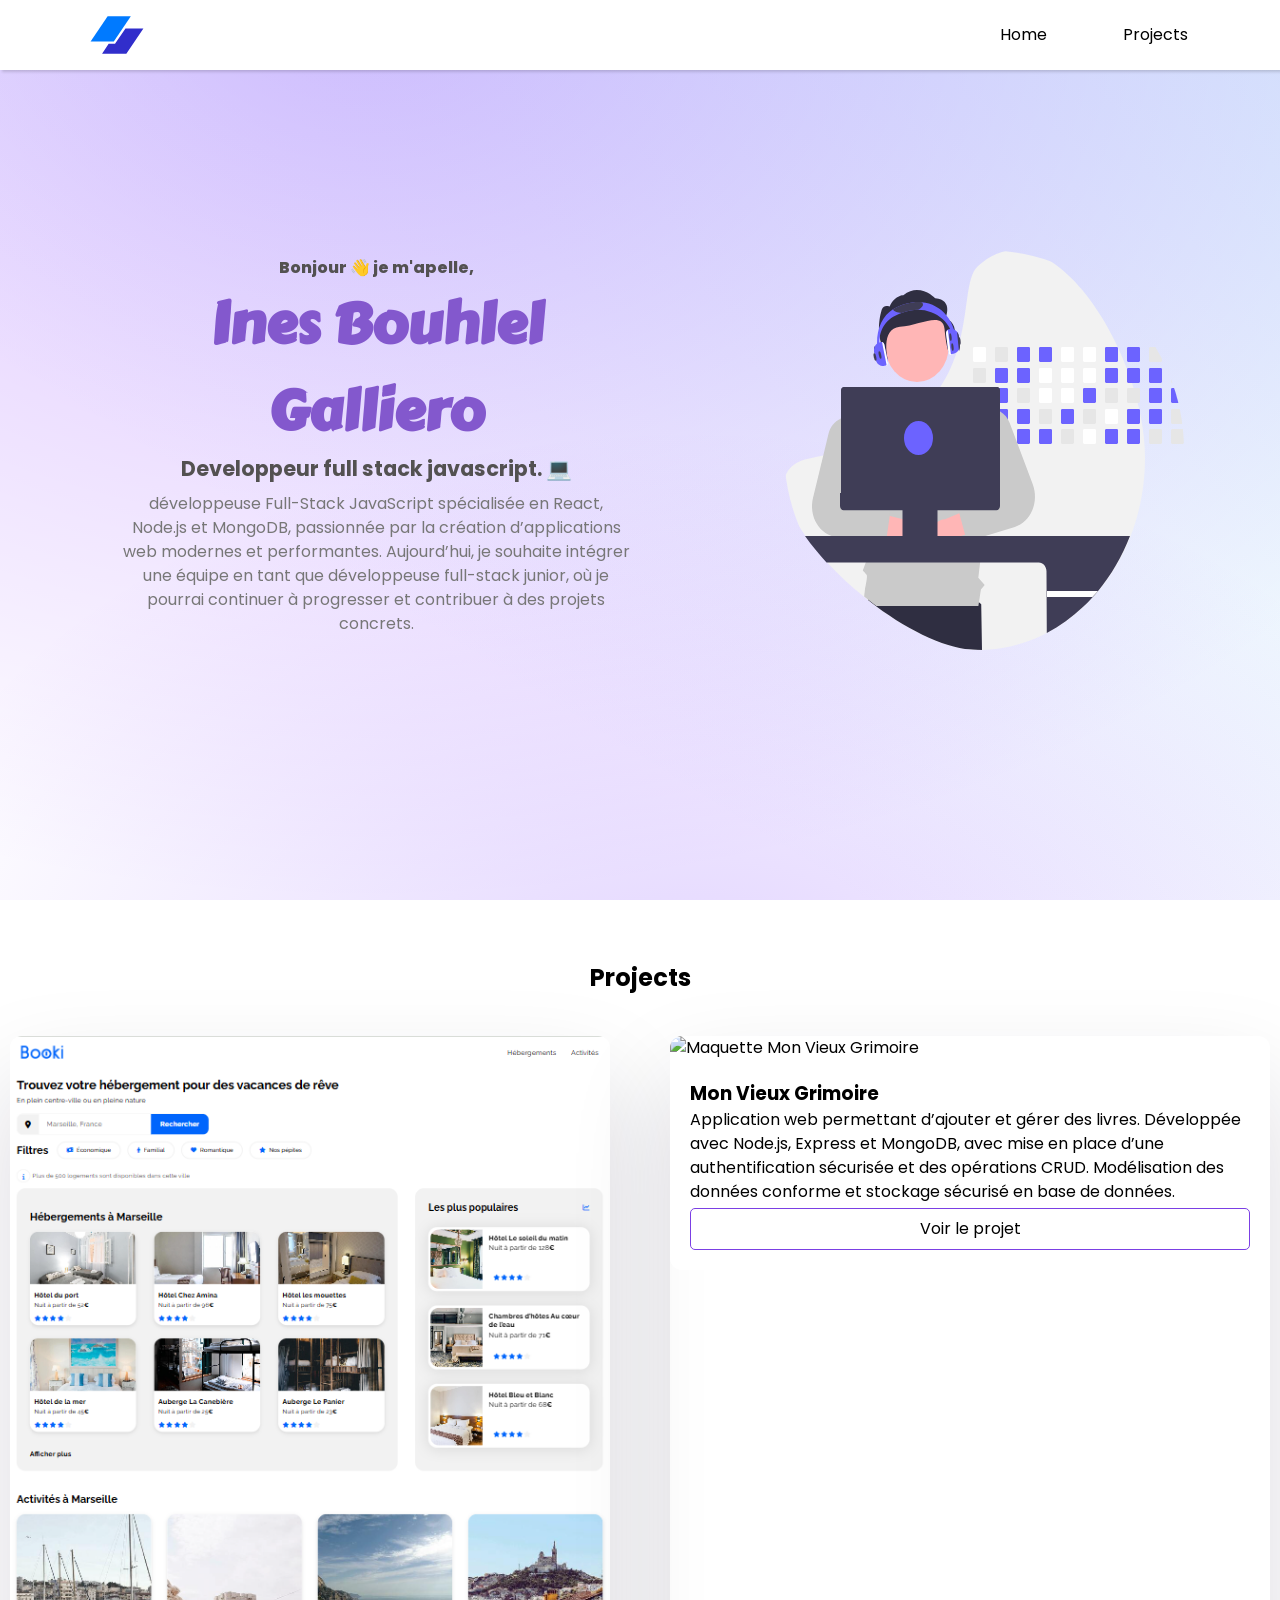
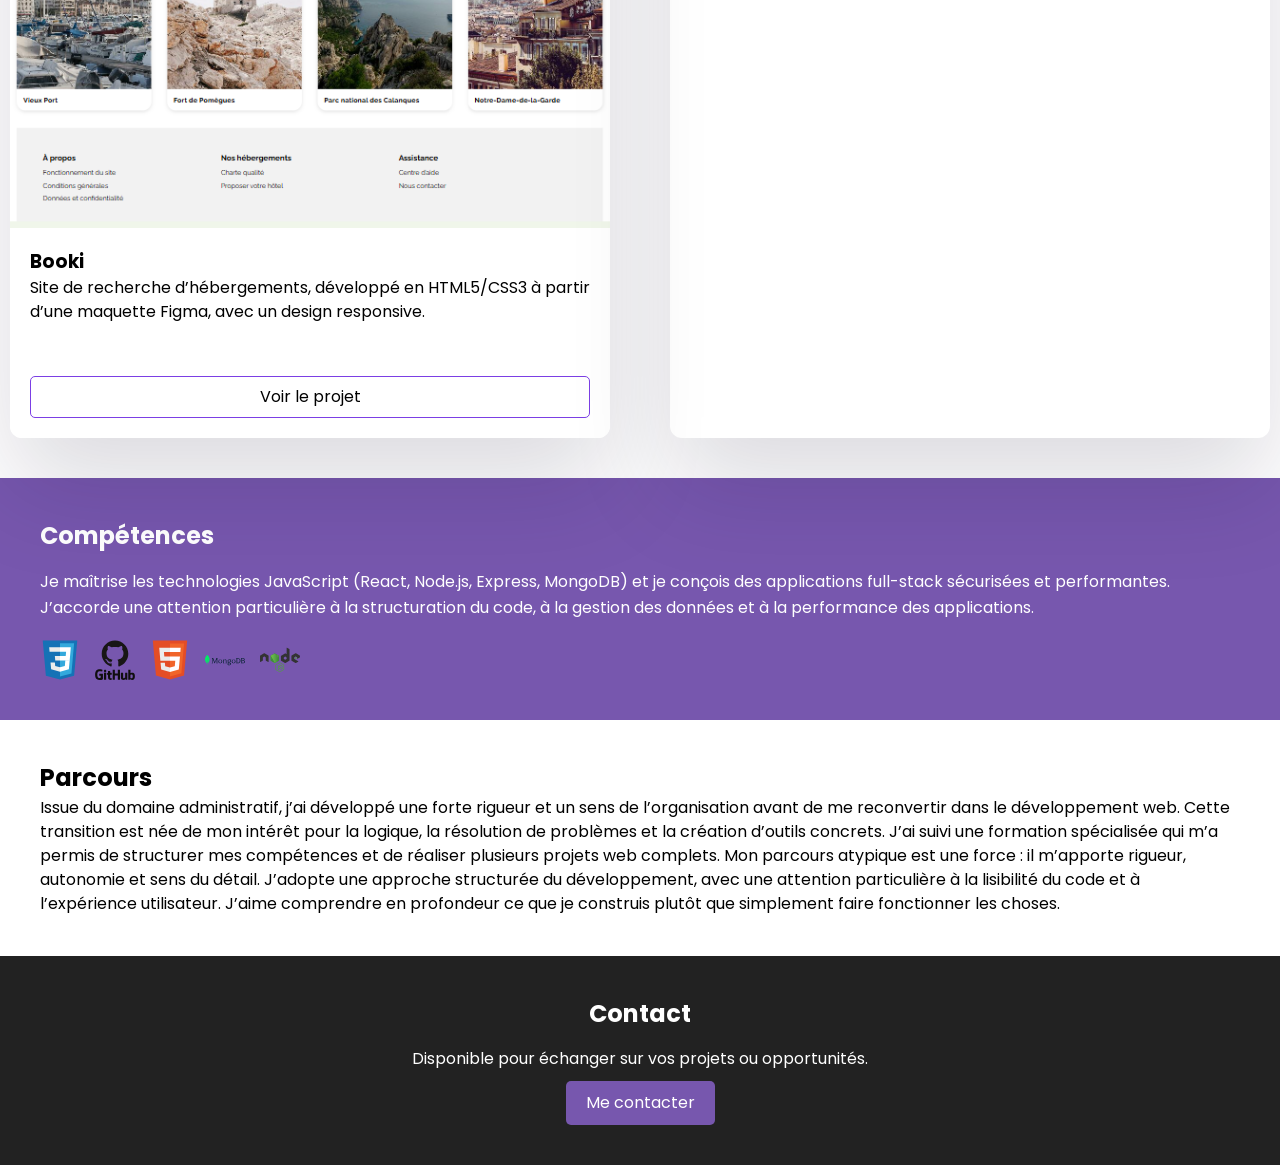
==== index.html @ 5095c033 "Suppression fichier jS" ====
<!DOCTYPE html>
<html lang="fr">
<head>
    <meta charset="utf-8">
    <meta http-equiv="X-UA-Compatible" content="IE=edge">
    <meta name="viewport" content="width=device-width, initial-scale=1.0">

    <!-- SEO PRINCIPAL -->
    <title>Ines Bouhlel Galliero | Développeur Full Stack React & Node.js</title>

    <meta name="description" content="Développeur Full Stack JavaScript à Paris spécialisé React, 
    Node.js et MongoDB. Création d’applications web modernes et responsive.">

    <!-- Open Graph (réseaux sociaux) -->
    <meta property="og:title" content="Développeur Full Stack JavaScript à Paris - Ines Bouhlel Galliero">
    <meta property="og:description" content="Développeur React, Node.js et applications web modernes.">
    <meta property="og:url" content="https://inesgalliero.github.io/portfolio/">
    <meta property="og:type" content="website">
    <meta property="og:image" content="https://inesgalliero.github.io/portfolio/assets/preview.png">
    

    <!-- Twitter -->
    <meta name="twitter:card" content="summary_large_image">
    <meta name="twitter:title" content="Portfolio Développeur Full Stack JavaScript">
    <meta name="twitter:description" content="Projets React, Node.js et MongoDB">
    <meta name="twitter:image" content="https://inesgalliero.github.io/portfolio/assets/preview.png">
    
    <link rel="icon" href="assets/favicon.ico">
    <link rel="stylesheet" href="reset.css">
    <link rel="stylesheet" href="index.css">
    <link rel="stylesheet" href="https://cdn.jsdelivr.net/npm/swiper/swiper-bundle.min.css">
    <link href="https://unpkg.com/aos@2.3.1/dist/aos.css" rel="stylesheet">
</head>
<body>
    <header>
        <nav class="navbar">
            <a href="#" class="navbar-branding"><img class="logo" src="assets/logoipsum-245.svg" alt="beginner logo"></a>
            <ul class="nav-menu">
                <li class="nav-item"><a href="#hero__section" class="nav-link">Home</a></li>
                <li class="nav-item"><a href="#project__section" class="nav-link">Projects</a></li>
            </ul>
        </nav>
    </header>

    <main>
        <section class="hero" id="hero__section">
            <article class="left-hero" data-aos="fade-up">
                <p class="txt__upper">Bonjour 👋 je m'apelle,</p>
                <h1 class="txt">Ines Bouhlel Galliero</h1>
                <h2 class="txt__under">Developpeur full stack javascript. 💻</h2>
                <p class="desc">développeuse Full-Stack JavaScript spécialisée en React, 
                    Node.js et MongoDB, passionnée par la création d’applications web modernes et performantes.
                    Aujourd’hui, je souhaite intégrer une équipe en tant que développeuse full-stack junior, où 
                    je pourrai continuer à progresser et contribuer à des projets concrets.
                </p>
                
            </article>
            <div class="right-hero" data-aos="fade-up">
                <img id="hero__img" src="assets/undraw_developer_activity_re_39tg.svg" alt="right-hero">
            </div>
        </section>
        <section class="projects" id="project__section">
            <h2 class="project-heading" data-aos="fade-up">Projects</h2>
            <div class="cards">
                <div class="card" data-aos="fade-up">
                    <div class="card__cover">
                        <img src="assets/siteBooki.PNG" alt="Maquette Booki">
                    </div>
                    <div class="card__content">
                        <h3><b>Booki</b></h3>
                        <p>Site de recherche d’hébergements, développé en HTML5/CSS3 à partir d’une maquette Figma, avec un design responsive.</p>
                        <a href="booki.html" class="cardBtn">Voir le projet</a>
                    </div>
                </div>
                <div class="card" data-aos="fade-up">
                    <div class="card__cover">
                        <img src="assets/MonVieuxGrimoire/accueilGrimoire.svg" alt="Maquette Mon Vieux Grimoire">
                    </div>
                    <div class="card__content">
                        <h3><b>Mon Vieux Grimoire</b></h3>
                        <p>Application web permettant d’ajouter et gérer des livres.
                            Développée avec Node.js, Express et MongoDB, avec mise en place 
                            d’une authentification sécurisée et des opérations CRUD.
                            Modélisation des données conforme et stockage sécurisé en base de données.</p>
                        <a href="monvieuxgrimoire.html" class="cardBtn">Voir le projet</a>
                    </div>
                </div>
                
            </div>
        </section>
        <section class="competence">
            <div>
                <h2>Compétences</h2>
                <p>Je maîtrise les technologies JavaScript (React, Node.js, Express, MongoDB) et 
                    je conçois des applications full-stack sécurisées et performantes.
                    J’accorde une attention particulière à la structuration du code, 
                    à la gestion des données et à la performance des applications.</p>
                <div class="tech">
                    <img src="assets/logo/css.svg" alt="Logo css">
                    <img src="assets/logo/github.svg" alt="Logo github">
                    <img src="assets/logo/html.svg" alt="Logo html">
                    <img src="assets/logo/mongodb.svg" alt="Logo mongodb">
                    <img src="assets/logo/nodejs.svg" alt="Logo nodejs">
                </div>
            </div>     
        </section>

        <section class="parcours">
             <div>
                <h2>Parcours</h2>
                <p>Issue du domaine administratif, j’ai développé une forte rigueur et un sens de 
                    l’organisation avant de me reconvertir dans le développement web.
                    Cette transition est née de mon intérêt pour la logique, la résolution de problèmes 
                    et la création d’outils concrets.
                    J’ai suivi une formation spécialisée qui m’a permis de structurer 
                    mes compétences et de réaliser plusieurs projets web complets.
                    Mon parcours atypique est une force : il m’apporte rigueur, autonomie et sens du détail.
                    J’adopte une approche structurée du développement, avec une attention particulière 
                    à la lisibilité du code et à l’expérience utilisateur.
                    J’aime comprendre en profondeur ce que je construis plutôt que 
                    simplement faire fonctionner les choses.
                </p>
            </div>
        </section>
            
        
    </main>

   <footer class="ftr" id="contact">
    <h2>Contact</h2>

    <p>Disponible pour échanger sur vos projets ou opportunités.</p>

    <a href="https://mail.google.com/mail/?view=cm&to=adressemail312@gmail.com" target="_blank" class="contact-btn" aria-label="Ouvrir Gmail pour envoyer un email à Ines Galliero">
    Me contacter
    </a>
    </footer>
    <script src="index.js"></script>
    
    <script src="https://cdn.jsdelivr.net/npm/swiper/swiper-bundle.min.js"></script>
    <script src="https://unpkg.com/aos@next/dist/aos.js"></script>
    <script>
        const swiper = new Swiper(".mySwiper", {
        spaceBetween: 30,
        centeredSlides: true,
        autoplay: {
            delay: 6000,
            disableOnInteraction: false,
        },
        pagination: {
            el: ".swiper-pagination",
            clickable: true,
        },
        });
        
        AOS.init({
            once: true,
            delay: 0
        });
    </script>
  
</body>
</html>
---- index.css ----
@import url('https://fonts.googleapis.com/css2?family=Poppins:ital,wght@0,100;0,200;0,300;0,400;0,500;0,600;0,700;0,800;0,900;1,100;1,200;1,300;1,400;1,500;1,600;1,700;1,800;1,900&display=swap');
@import url('https://fonts.googleapis.com/css2?family=Carter+One&display=swap');

* {
    cursor: url('./assets/cursor.cur'),auto;
}

/* Setting the default background color to white and the default text color to black. */
:root {
    --bg-color: white;
    --txt-color: black;
}

/* Setting the background color to black and the text color to white. */
.dark__mode {
    --bg-color: #222;
    --txt-color: white;
}

html {
    scroll-behavior: smooth;
}

body {
    font-family: 'Poppins', sans-serif;
}

header {
    position: fixed;
    width: 100%;
    background-color: var(--bg-color);
    box-shadow: rgba(0, 0, 0, 0.15) 1.95px 1.95px 2.6px;
    z-index: 2;
}

li {
    list-style: none;
}

.navbar {
    min-height: 4.375rem;
    display: flex;
    justify-content: space-between;
    align-items: center;
    padding: 0 1.25rem;
    margin: 0 5vw;
}

.nav-menu {
    display: flex;
    justify-content: space-between;
    align-items: center;
    gap: 3.75rem;
}


.navbar-branding {
    color: var(--txt-color);
    transform: scale(1.1);
    text-decoration: none;
    font-size: 1.2rem;
    font-weight: bold;
    display: flex;
    align-items: center;
    justify-content: center;
}

.logo {
    width: 100%;
    padding: .5rem;
    display: flex;
    justify-content: center;
    align-items: center;
}

.brandstyle {
    color: rgb(240, 49, 43);
}

.nav-link {
    color: var(--txt-color);
    text-decoration: none;
    padding: .5rem;
    background-image: radial-gradient(18% 28% at 24% 50%, #CEFAFFFF 7%, #073AFF00 100%),radial-gradient(18% 28% at 18% 71%, #FFFFFF59 6%, #073AFF00 100%),radial-gradient(70% 53% at 36% 76%, #73F2FFFF 0%, #073AFF00 100%),radial-gradient(42% 53% at 15% 94%, #FFFFFFFF 7%, #073AFF00 100%),radial-gradient(42% 53% at 34% 72%, #FFFFFFFF 7%, #073AFF00 100%),radial-gradient(18% 28% at 35% 87%, #FFFFFFFF 7%, #073AFF00 100%),radial-gradient(31% 43% at 7% 98%, #FFFFFFFF 24%, #073AFF00 100%),radial-gradient(21% 37% at 72% 23%, #D3FF6D9C 24%, #073AFF00 100%),radial-gradient(35% 56% at 91% 74%, #8A4FFFF5 9%, #073AFF00 100%),radial-gradient(74% 86% at 67% 38%, #6DFFAEF5 24%, #073AFF00 100%),linear-gradient(125deg, #4EB5FFFF 1%, #4C00FCFF 100%);;
    background-size: 0% 0.188rem;
    background-repeat: no-repeat;
    background-position: center bottom;
    transition: background-size 300ms ease;
}

.nav-link:hover {
    background-size: 100% 0.188rem;
}

.hamburger {
    display: none;
}

.bar {
    display: block;
    width: 1.563rem;
    height: 0.188rem;
    margin: 0.313rem auto;
    -webkit-transition: all 0.3 ease;
    transition: all 0.3 ease-in-out;
    color: white;
}

.mode__con {
    display: flex;
    justify-content: center;
    align-items: center;
}

section {
    min-height: 100vh;
}

/* Setting the background of the hero section to a gradient. */
.hero {
    display: grid;
    background: radial-gradient(66.32% 66.32% at 54.13% 113.95%,rgba(108,38,255,.2) 0,rgba(242,89,255,0) 100%),linear-gradient(211.99deg,rgba(65,157,241,.2) -4.17%,rgba(45,143,234,0) 68.7%),radial-gradient(100% 100% at 28.65% 0,rgba(109,0,255,.25) 0,rgba(250,247,254,0) 100%);
    grid-template-columns: repeat(2, 1fr);
    place-items: center;
    gap: 3rem;
    text-align: center;
}

.left-hero {
    width: 50vw;
    padding-left: 7rem;
    display: flex;
    flex-direction: column;
}

.txt {
    font-size: 3.5rem;
    font-family: 'Carter One', sans-serif;
    font-weight: bold;
    color: #8358cd;
}

.txt__upper {
    font-weight: 800;
    color: rgb(83, 81, 81);
}

.txt__under {
    font-weight: 700;
    color: rgb(83, 81, 81);
    font-size: 1.3rem;
}

.desc {
    padding: .5rem;
    color: rgb(119, 119, 119);
}

.btn {
    font-size: 1rem;
    background-color: transparent;
    border-width: 1px;
    border-style: solid;
    border-radius: 5px;
    border-color: #7b3fe4;
    padding: 1rem;
    color: #222;
    margin-top: .5rem;
    box-shadow: 4px 4px 0px #7b3fe4;
}

.btn:hover {
    /*transform: scale(1.1);*/
    color: rgb(239, 248, 252);
    background-color: #7b3fe4;
    box-shadow: unset;
    border: unset;
}

.txt::first-letter {
    font-size: 3.7rem;
}

.exclamation {
    color: #7b3fe4;
}

.right-hero {
    width: auto;
    display: grid;
    place-items: center;
}

.right-hero img {
    border-radius: 50%;
}

.projects {
    display: flex;
    flex-direction: column;
    justify-content: space-evenly;
    align-items: center;
    padding: 1.875rem 0;
    background-color: var(--bg-color);
}

.project-heading {
    display: grid;
    place-items: center;
    padding: 1.875rem 0;
    font-size: 1.5rem;
    font-weight: bold;
    color: black;
}

.cards {
    display: grid;
    grid-template-columns: repeat(2, 1fr);
    grid-template-rows: 1fr;
    gap: 3.75rem;
    margin: 10px;
}

.card {
    box-shadow: rgba(17, 12, 46, 0.15) 0px 48px 100px 0px;
    border-radius: 12px;
}

.card__cover {
    width: 100%;
}

.card__cover img {
    border-top-left-radius: 12px;
    border-top-right-radius: 12px;
    width: 100%;
    max-height: 1000px;
    object-fit: fill;
}

.card:hover {
    box-shadow: rgba(50, 50, 93, 0.25) 0px 50px 100px -20px, rgba(0, 0, 0, 0.3) 0px 30px 60px -30px;
}

.card__content {
    padding: 1.25rem;
    background-color: white;
    border-bottom-left-radius: 12px;
    border-bottom-right-radius: 12px;
}

.card__content p {
    height: 6.25rem;
}

.cardBtn {
    display: inline-block; /* ou block si tu veux pleine largeur */
    width: 100%;
    border-width: 0.063rem;
    border-style: solid;
    border-color: #7b3fe4;
    background: white;
    border-radius: 0.313rem;
    padding: .5rem;
    text-align: center;
    text-decoration: none; /* enlève le soulignement */
    color: black;
}

.cardBtn:hover {
    background: #7b3fe4;
    color: white;
}



.competence {
    background: #7757ae;
    display: flex;
    justify-content: space-between;
    align-items: stretch;
    gap: 40px;
    padding: 40px;
     min-height: 0vh;
}
.parcours{
    display: flex;
    justify-content: space-between;
    align-items: stretch;
    gap: 40px;
    padding: 40px;
     min-height: 0vh;
}

/* Chaque bloc prend 50% */
.competence > div {
    flex: 1;
    display: flex;
    flex-direction: column;
}

/* Petit style optionnel pour lisibilité */
.competence h2 {
    margin-bottom: 15px;
    color: #ffffff;
}

.competence p {
    margin-bottom: 20px;
    line-height: 1.6;
    color: #ffffff;
}

/* Logos */
.tech {
    display: flex;
    gap: 15px;
    flex-wrap: wrap;
}

.tech img {
    width: 40px;
}

.ftr {
    background: #222;
    color: white;
    text-align: center;
    padding: 40px 20px;
}

.ftr h2 {
    margin-bottom: 15px;
}

.contact-btn {
    display: inline-block;
    margin-top: 10px;
    padding: 10px 20px;
    background: #7757ae;
    color: white;
    text-decoration: none;
    border-radius: 5px;
}

.contact-btn:hover {
    background: #5a3f8c;
}




/* This is a media query. It is saying that if the screen is less than 769px, then do the following. */
@media only screen and (max-width:769px) {


    .nav-menu {
        position: static;
        display: flex;
        flex-direction: row;
        gap: 1rem;
        width: auto;
        background: transparent;
        box-shadow: none;
    }

    .nav-item {
        margin: 1rem 0;
    }

    .nav-menu.active {
        top: 4.313rem;
    }
}

@media only screen and (max-width:1025px) {
    
    .left-hero {
        padding-left: 4rem;
    }

    figcaption {
        transform: translateY(-1rem);
        padding-top: .8rem;
        padding-bottom: 1rem;
    }
    
    #hero__img {
        margin-top: 4rem;
        margin-right: 8rem;
        width: 250px;
        height: 250px;
    }

    .fig {
        margin: 0 9.2rem;
        padding: .2rem;
    }

    .cards {
        display: grid;
        grid-template-columns: 1fr;
    }
}

@media only screen and (max-width:913px) {

    .hero {
        display: grid;
        grid-template-columns: 1fr;
        gap: unset;
    }

    .left-hero {
        width: 100%;
        padding-left: unset;
        padding: 7rem;
    }

    .txt__upper {
        margin-top: 4.375rem;
    }

    .right-hero {
        width: 100%;
    }

    #hero__img {
        margin-bottom: 4rem;
        margin-right: unset;
    }
}

@media only screen and (max-width:821px) {

    .left-hero {
        padding: 5.5rem;
    }
}

@media only screen and (max-width:769px) {

    .left-hero {
        padding: 4.5rem;
    }

    .fig {
        margin: 0 4rem;
        padding: .2rem;
    }
}

@media only screen and (max-width:541px) {

    .left-hero {
        padding: 3rem;
    }

    #hero__img {
        width: 270px;
        height: 270px;
    }

    .fig {
        margin: 0 5rem;
    }
}

@media only screen and (max-width:415px) {

    .left-hero {
        padding: 2rem;
    }

    #hero__img {
        width: 260px;
        height: 260px;
    }

    .fig {
        margin: 0 1.5rem;
    }
}

@media only screen and (max-width:376px) {

    #hero__img {
        width: 250px;
        height: 250px;
    }

    .fig {
        margin: 0 1rem;
    }
}

/* nav-icon-6 */
.nav-icon-6{
    width: 35px;
    height: 30px;
    margin: 10px 10px;
    position: relative;
    display: inline-block;
  }
  .nav-icon-6 span{
    background-color: var(--txt-color);
    position: absolute;
    border-radius: 2px;
    transition: .3s cubic-bezier(.8, .5, .2, 1.4);
    width:100%;
    height: 4px;
  }
  .nav-icon-6 span:nth-child(1){
    top:0px;
    left: 0px;
  }
  .nav-icon-6 span:nth-child(2){
    top:13px;
    left: 0px;
  }
  .nav-icon-6 span:nth-child(3){
    bottom:0px;
    left: 0px;
  }
  .nav-icon-6:not(.open):hover span:nth-child(1){
    transform:  scaleY(1.2);
    left: -5px;
  }
  .nav-icon-6:not(.open):hover span:nth-child(2){
    transform: rotate(5deg) scaleY(1.1);
  }
  .nav-icon-6:not(.open):hover span:nth-child(3){
    transform:  scaleY(1.2);
    left: 5px;
  }
  .nav-icon-6.open span:nth-child(1){
    transform: rotate(45deg) scaleX(0.7);
    top: 13PX;
    left: -8px;
  }
  .nav-icon-6.open span:nth-child(2){
    transform: scale(0);
    transition-duration: 50ms
  }
  .nav-icon-6.open span:nth-child(3){
    transform: rotate(-45deg) scaleX(0.7);
    top: 13PX;
    left: 7px;
  }
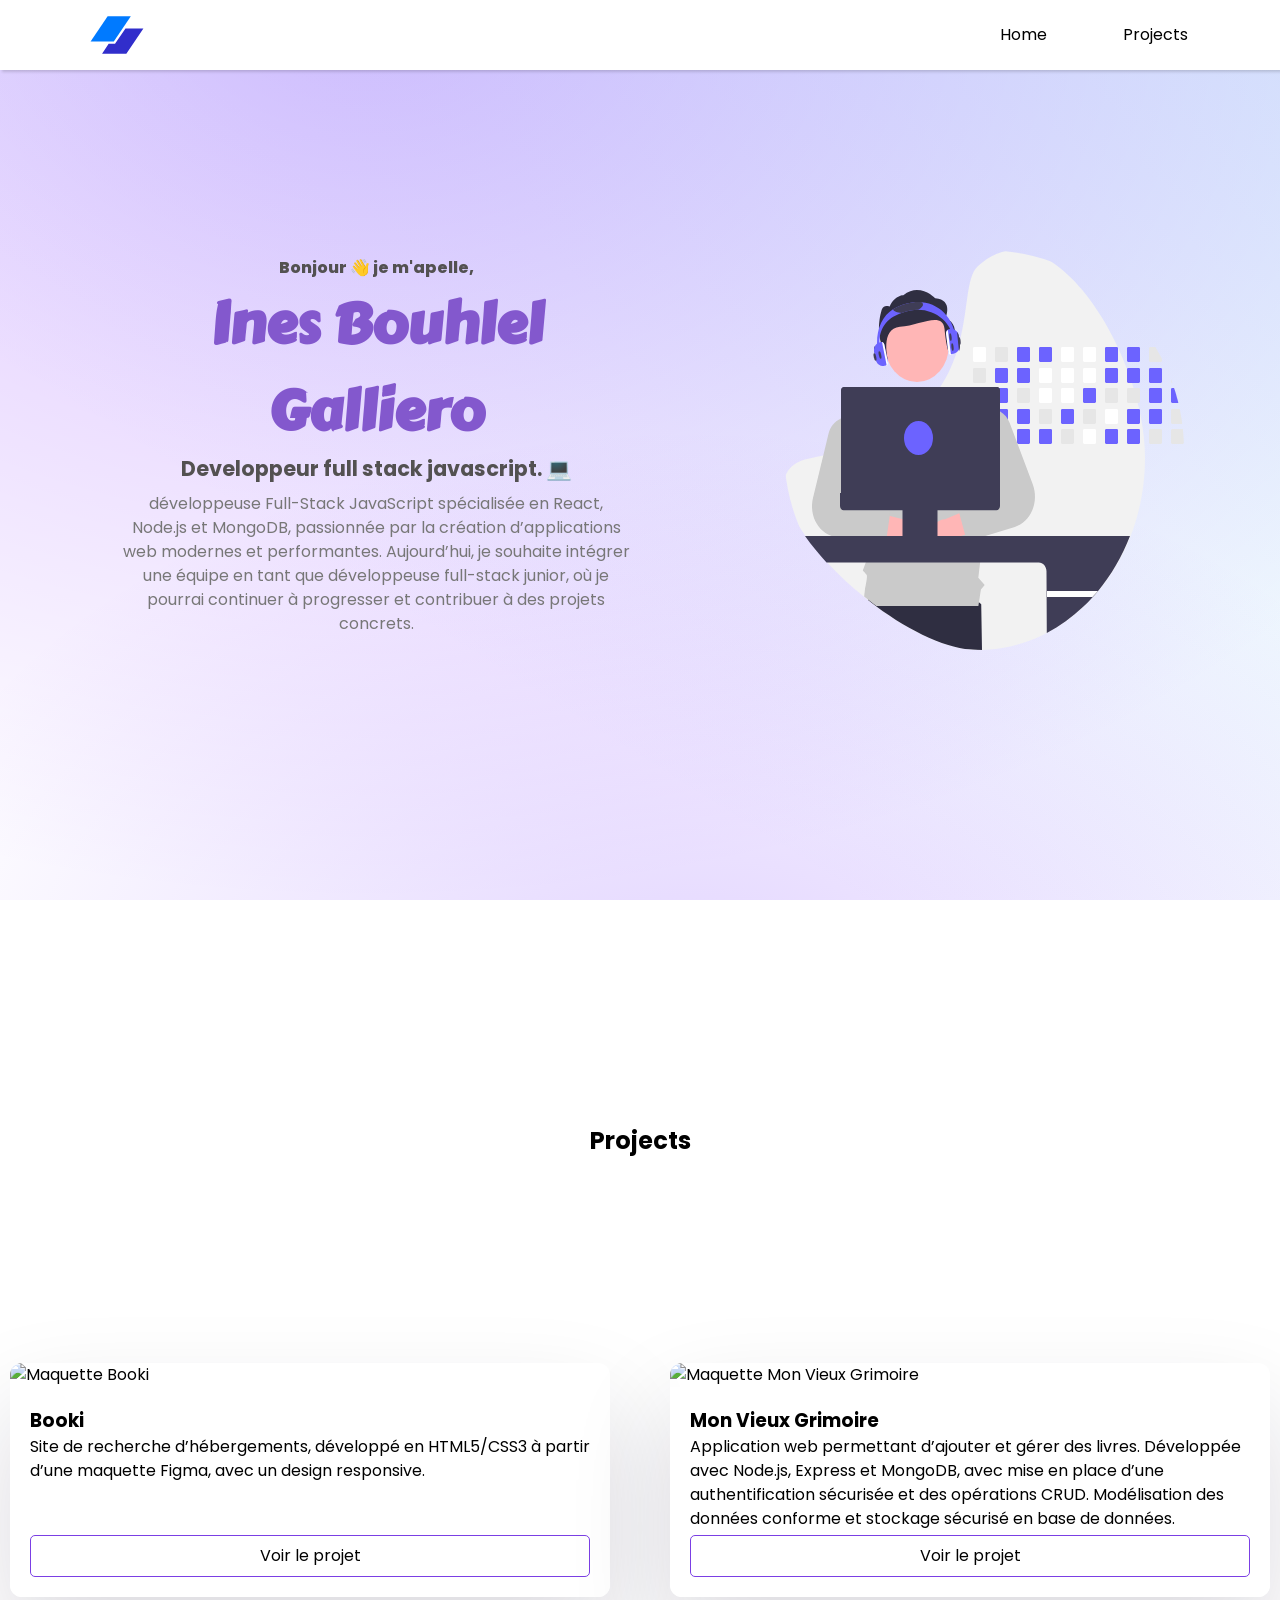
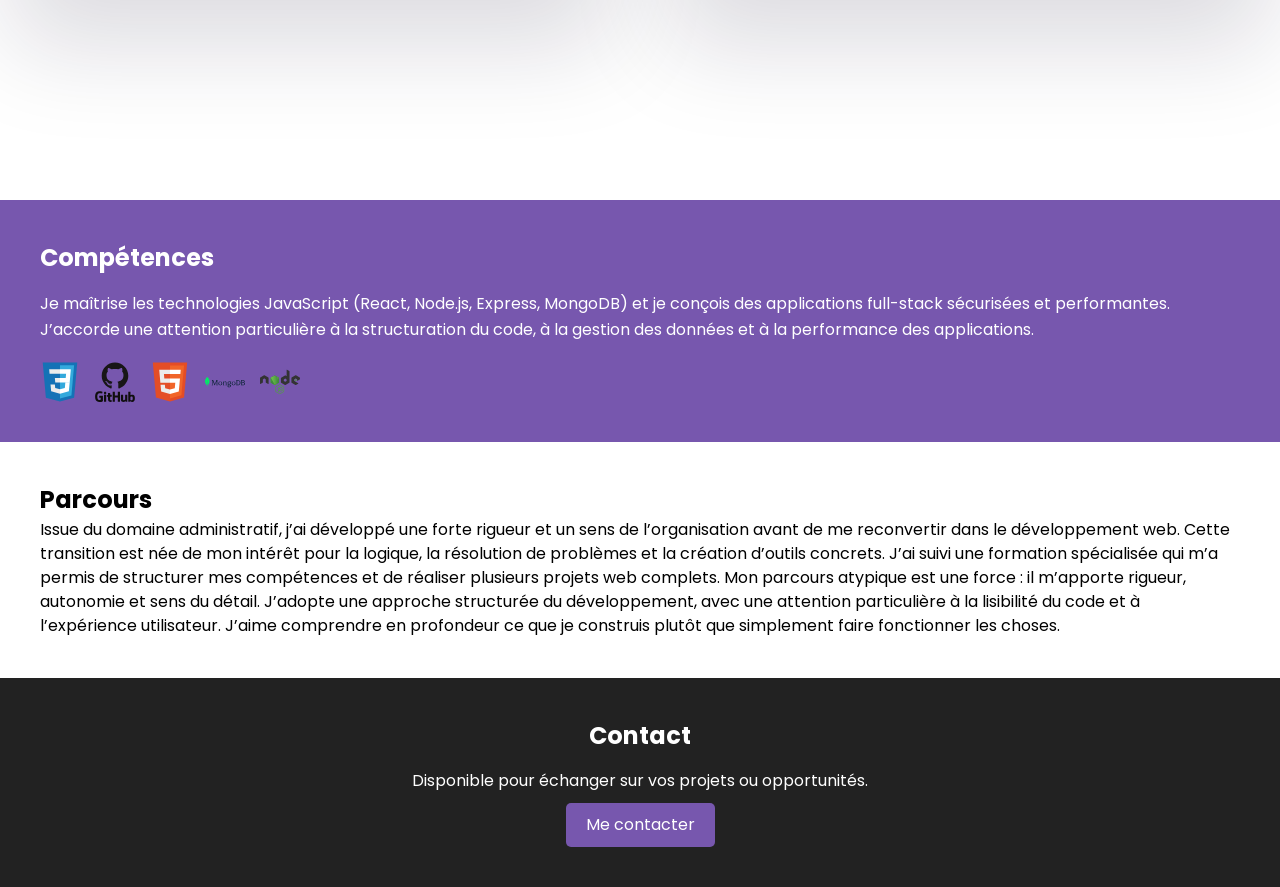
==== commit cbbef7ca: "changement svg" ====
--- a/index.html
+++ b/index.html
@@ -64,7 +64,7 @@
             <div class="cards">
                 <div class="card" data-aos="fade-up">
                     <div class="card__cover">
-                        <img src="assets/siteBooki.PNG" alt="Maquette Booki">
+                        <img src="assets/booki/desktop.svg" alt="Maquette Booki">
                     </div>
                     <div class="card__content">
                         <h3><b>Booki</b></h3>
@@ -135,7 +135,6 @@
     Me contacter
     </a>
     </footer>
-    <script src="index.js"></script>
     
     <script src="https://cdn.jsdelivr.net/npm/swiper/swiper-bundle.min.js"></script>
     <script src="https://unpkg.com/aos@next/dist/aos.js"></script>
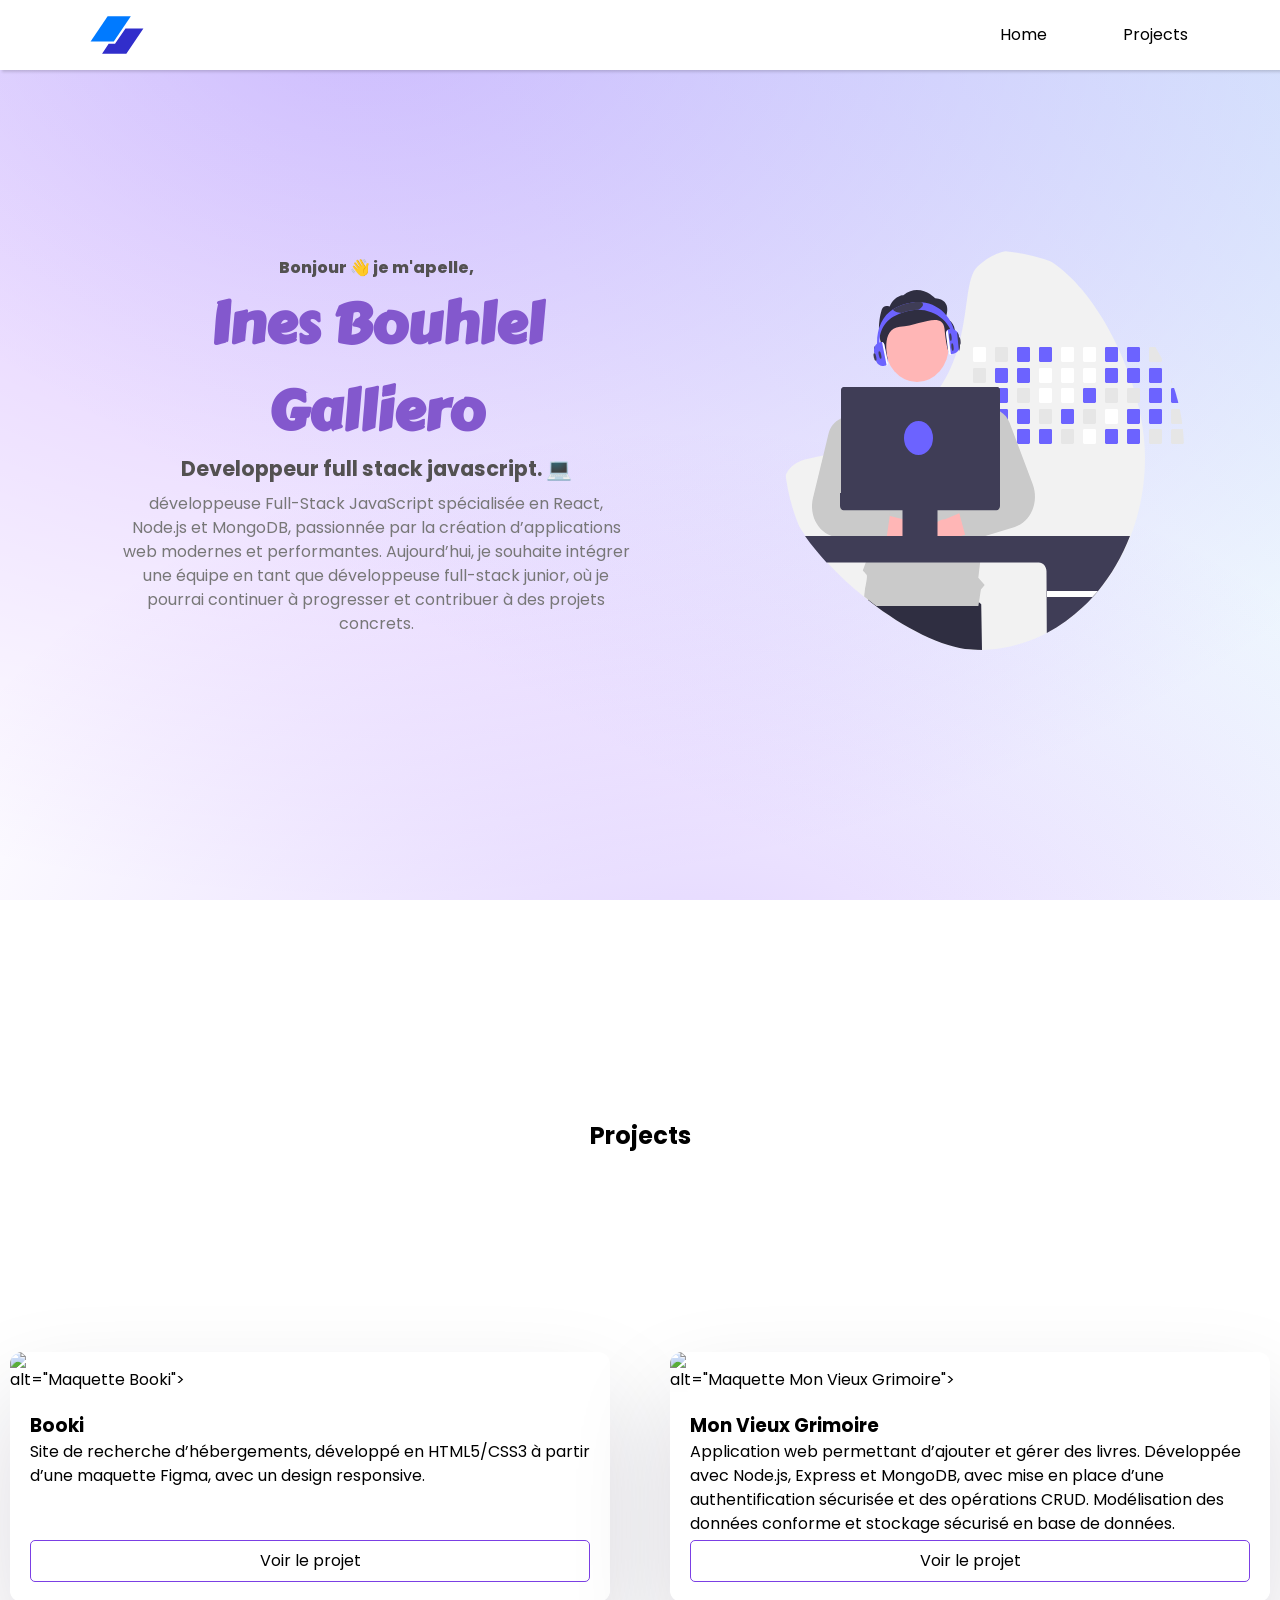
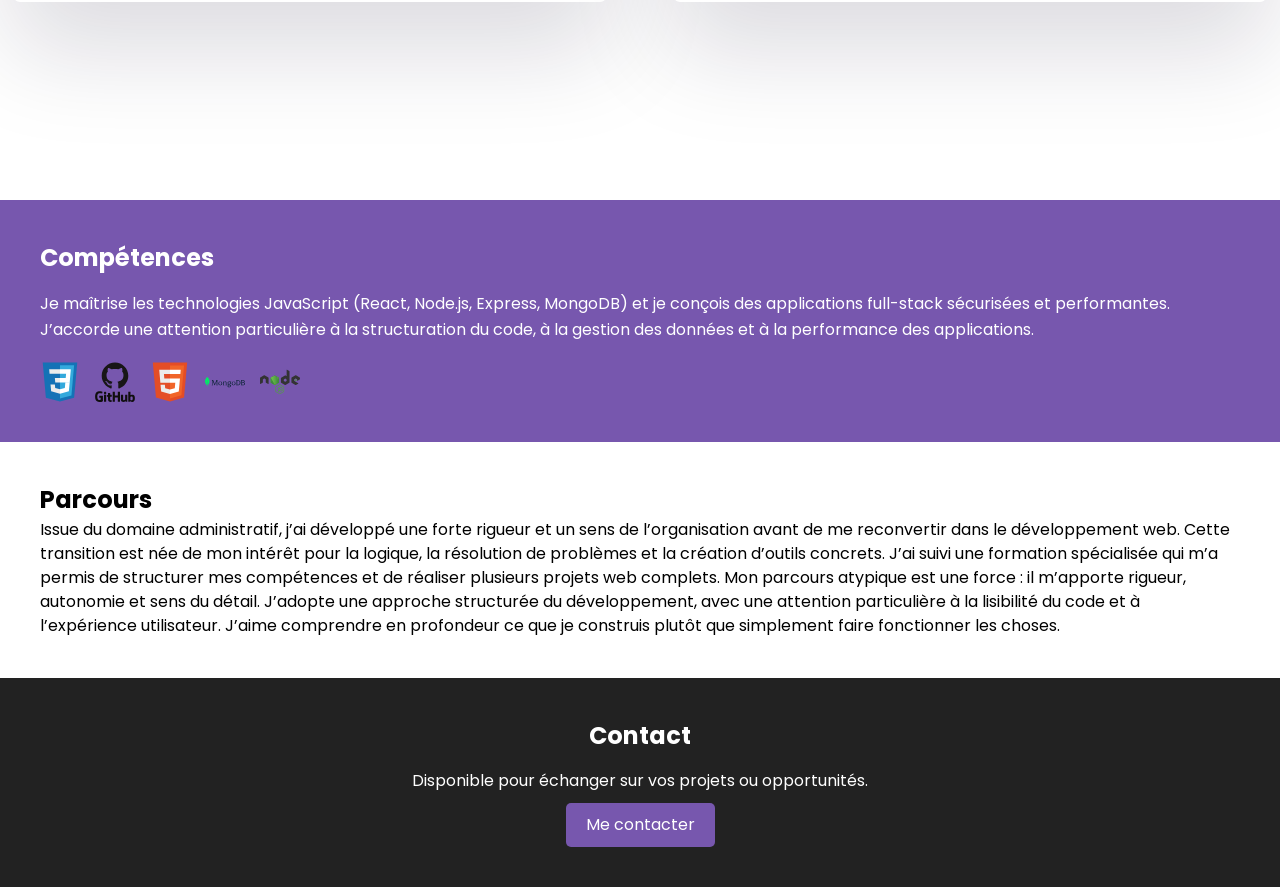
==== commit 9a3a3eb2: "modif chemin test2" ====
--- a/index.html
+++ b/index.html
@@ -64,7 +64,7 @@
             <div class="cards">
                 <div class="card" data-aos="fade-up">
                     <div class="card__cover">
-                        <img src="assets/booki/desktop.svg" alt="Maquette Booki">
+                        <img src="./booki/desktop.svg"> alt="Maquette Booki">
                     </div>
                     <div class="card__content">
                         <h3><b>Booki</b></h3>
@@ -74,7 +74,7 @@
                 </div>
                 <div class="card" data-aos="fade-up">
                     <div class="card__cover">
-                        <img src="assets/MonVieuxGrimoire/accueilGrimoire.svg" alt="Maquette Mon Vieux Grimoire">
+                        <img src="./MonVieuxGrimoire/accueilGrimoire.svg"> alt="Maquette Mon Vieux Grimoire">
                     </div>
                     <div class="card__content">
                         <h3><b>Mon Vieux Grimoire</b></h3>
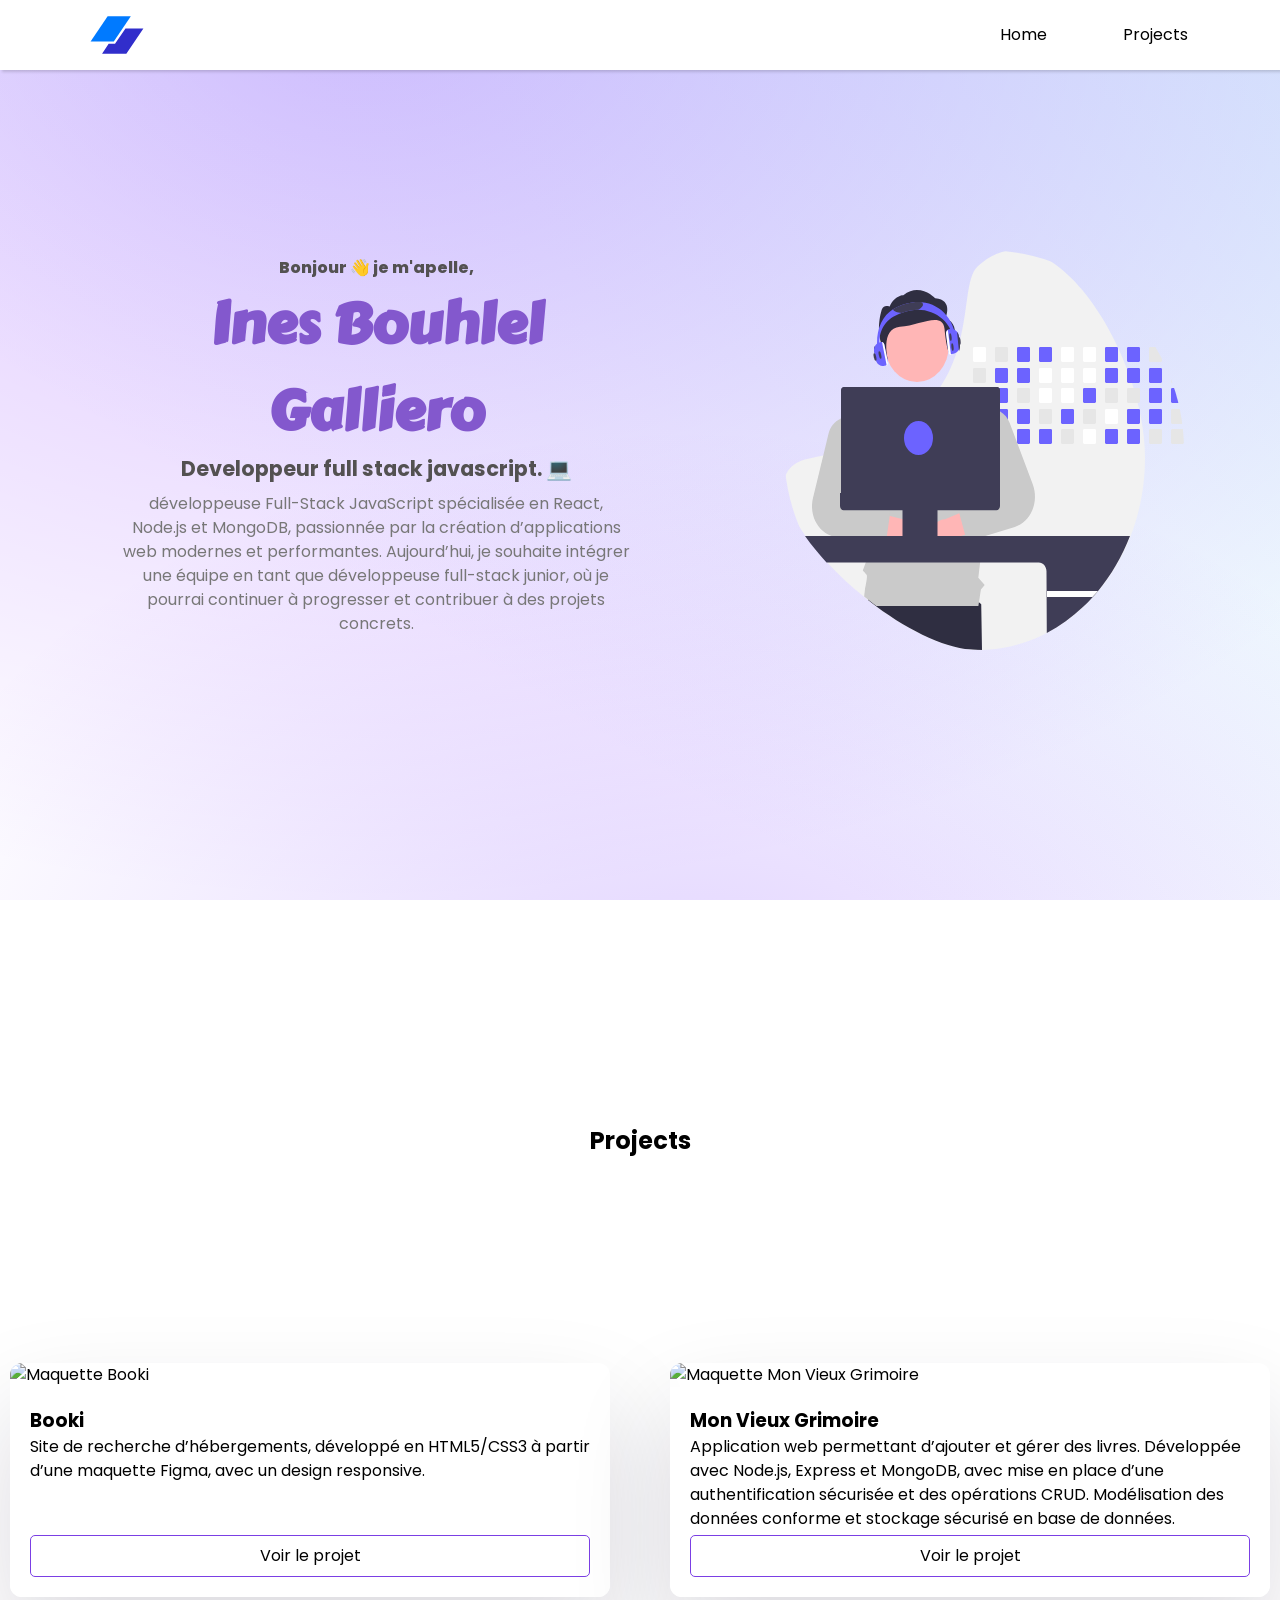
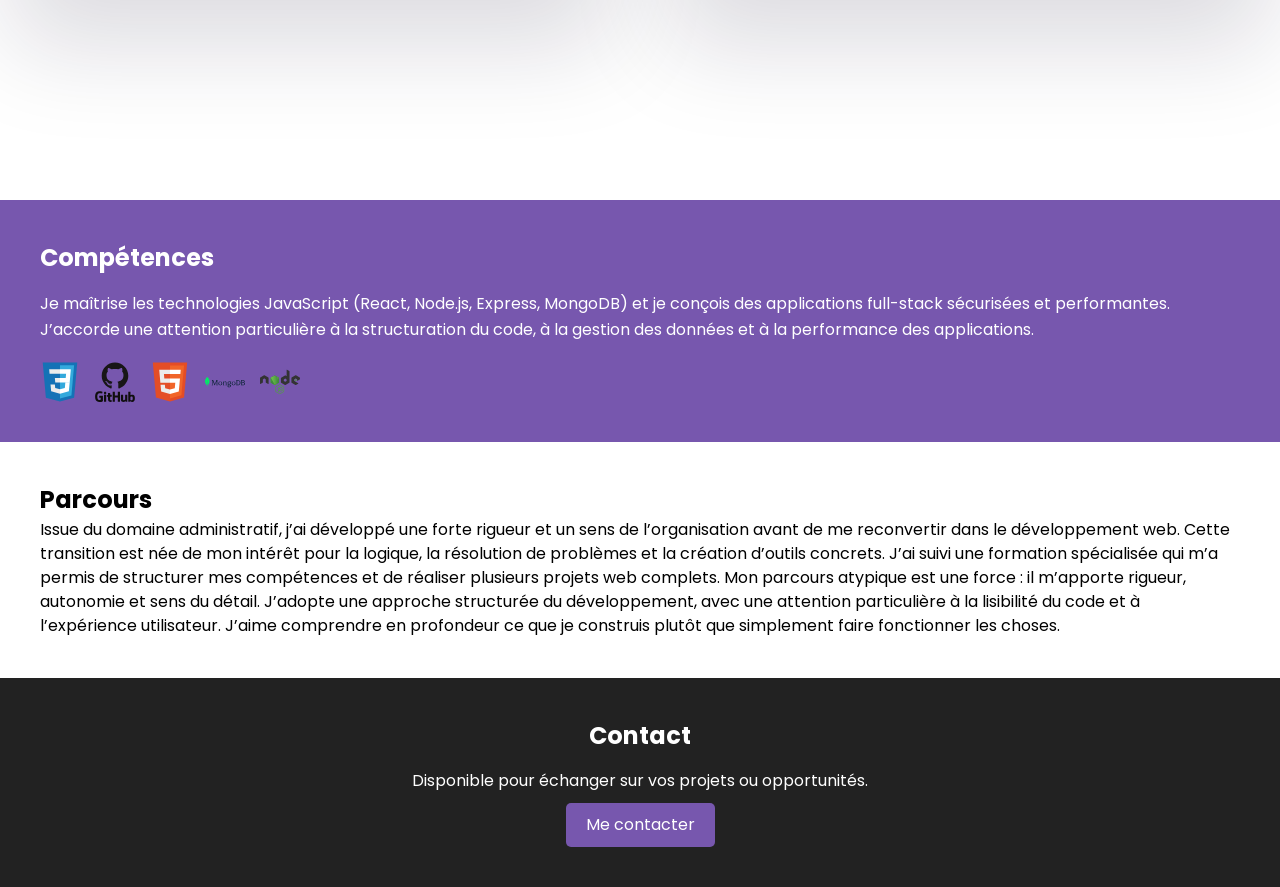
==== commit 1ca0f844: "changements alt" ====
--- a/index.html
+++ b/index.html
@@ -64,7 +64,7 @@
             <div class="cards">
                 <div class="card" data-aos="fade-up">
                     <div class="card__cover">
-                        <img src="./booki/desktop.svg"> alt="Maquette Booki">
+                        <img src="./booki/desktop.svg" alt="Maquette Booki"> 
                     </div>
                     <div class="card__content">
                         <h3><b>Booki</b></h3>
@@ -74,7 +74,7 @@
                 </div>
                 <div class="card" data-aos="fade-up">
                     <div class="card__cover">
-                        <img src="./MonVieuxGrimoire/accueilGrimoire.svg"> alt="Maquette Mon Vieux Grimoire">
+                        <img src="./MonVieuxGrimoire/accueilGrimoire.svg" alt="Maquette Mon Vieux Grimoire"> 
                     </div>
                     <div class="card__content">
                         <h3><b>Mon Vieux Grimoire</b></h3>
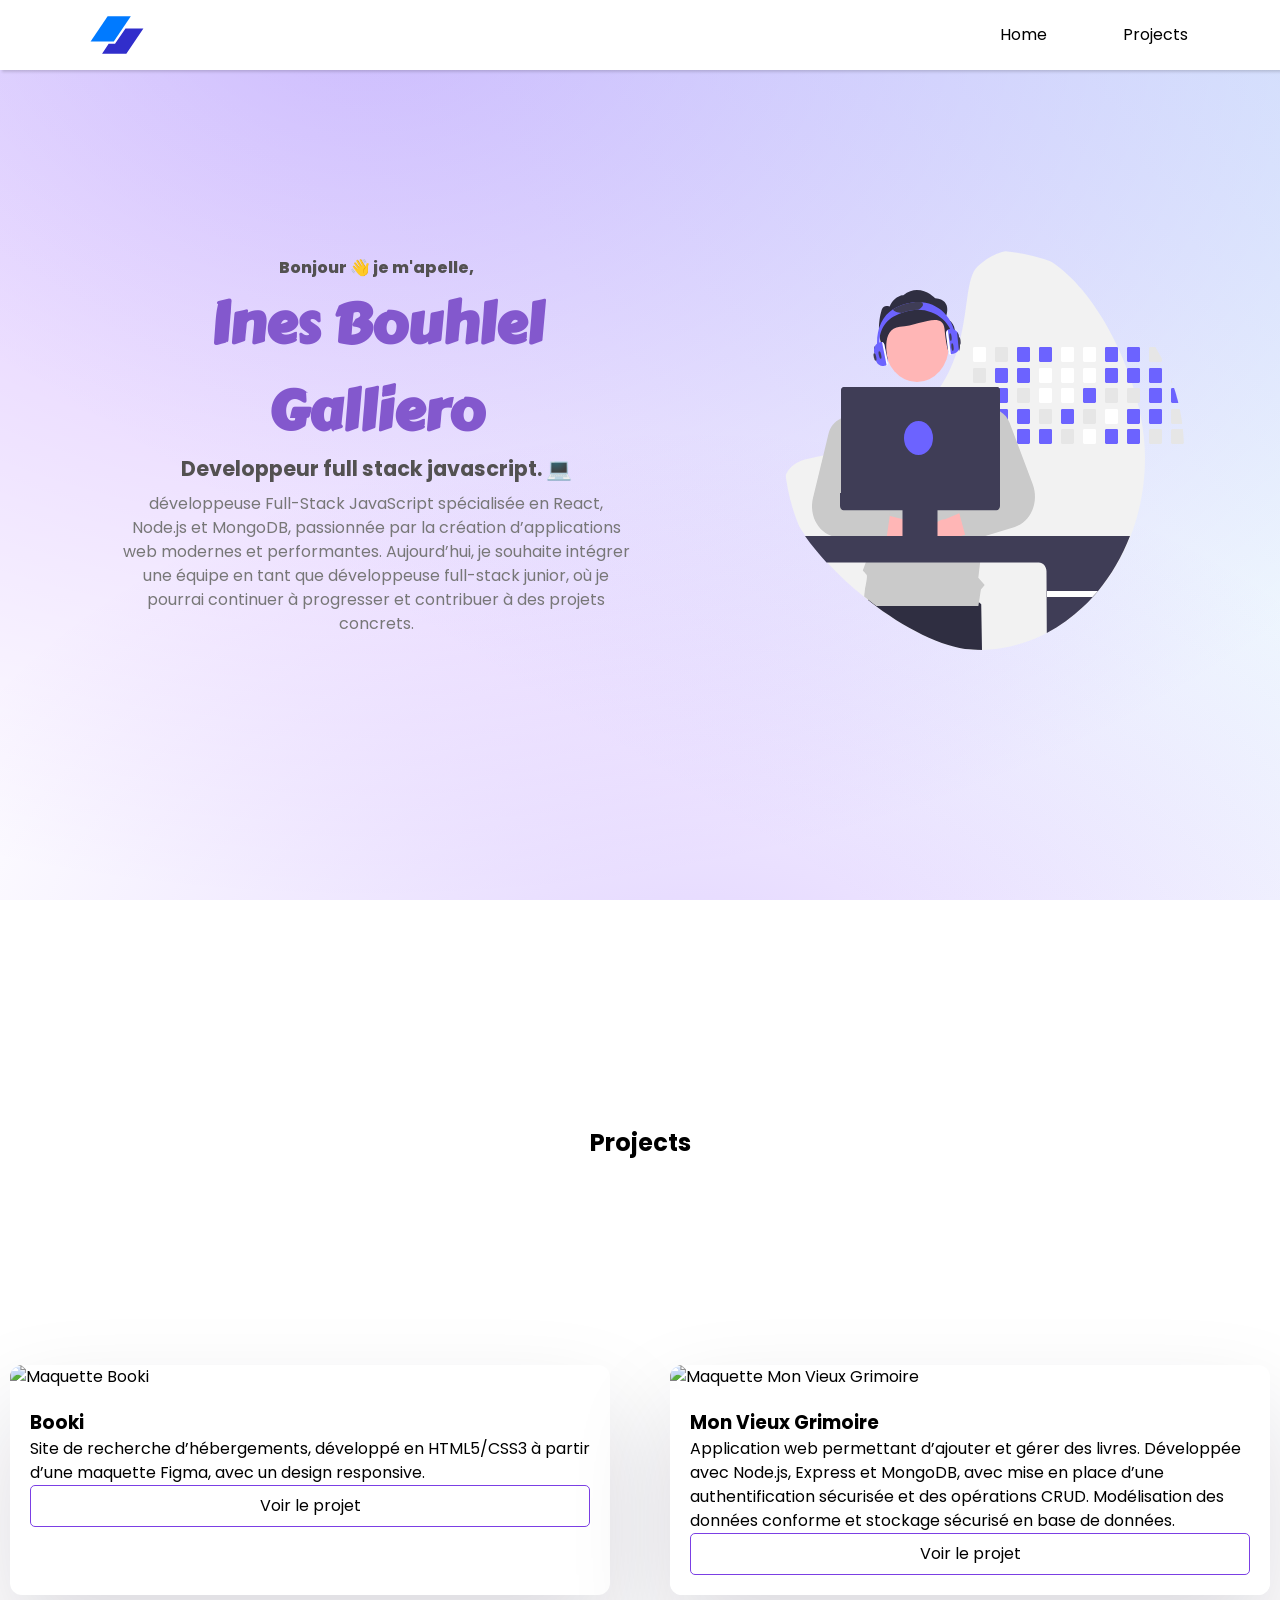
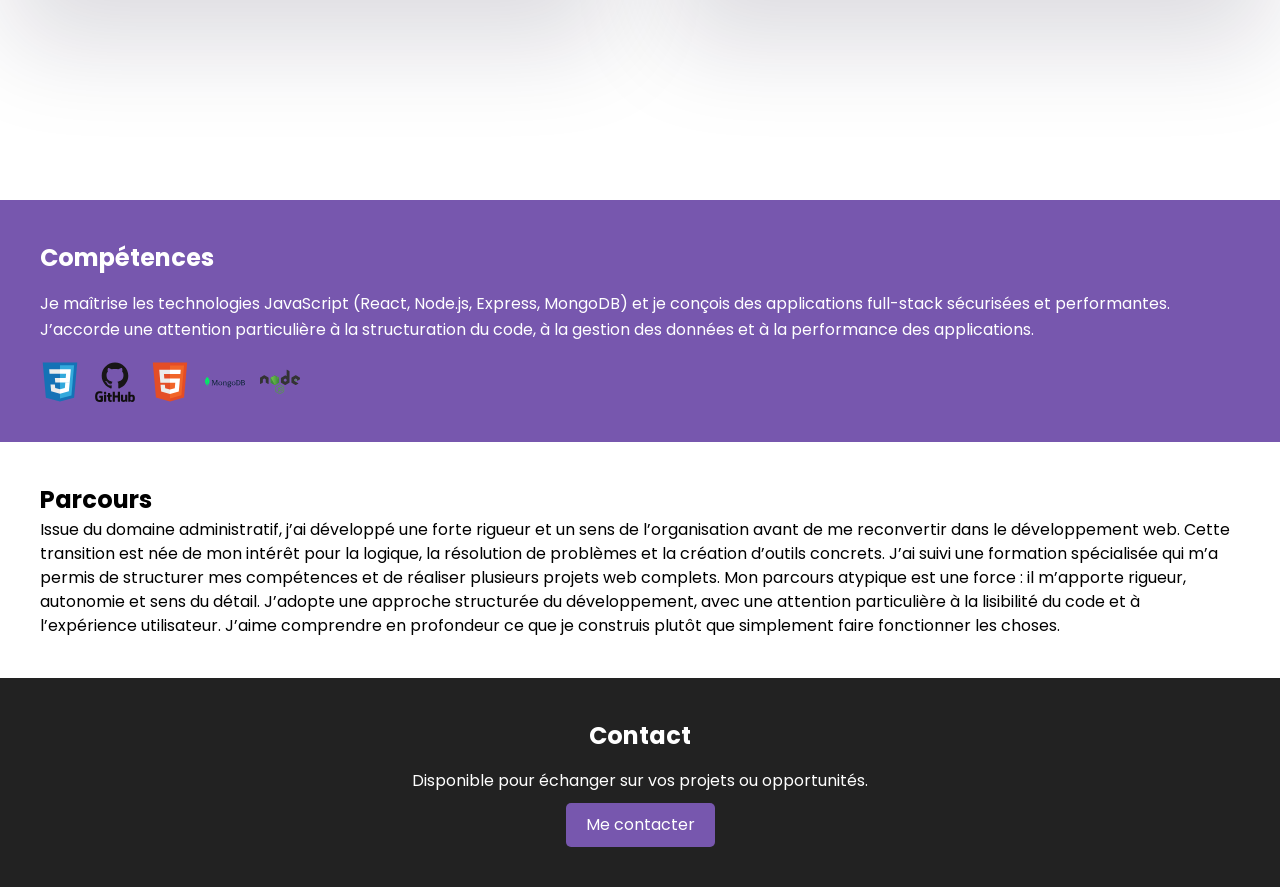
==== commit ad90499d: "structure" ====
--- a/index.html
+++ b/index.html
@@ -1,6 +1,6 @@
 <!DOCTYPE html>
 <html lang="fr">
-<head>
+    <head>
     <meta charset="utf-8">
     <meta http-equiv="X-UA-Compatible" content="IE=edge">
     <meta name="viewport" content="width=device-width, initial-scale=1.0">
@@ -30,9 +30,9 @@
     <link rel="stylesheet" href="index.css">
     <link rel="stylesheet" href="https://cdn.jsdelivr.net/npm/swiper/swiper-bundle.min.css">
     <link href="https://unpkg.com/aos@2.3.1/dist/aos.css" rel="stylesheet">
-</head>
-<body>
-    <header>
+    </head>
+    <body>
+        <header>
         <nav class="navbar">
             <a href="#" class="navbar-branding"><img class="logo" src="assets/logoipsum-245.svg" alt="beginner logo"></a>
             <ul class="nav-menu">
@@ -40,10 +40,10 @@
                 <li class="nav-item"><a href="#project__section" class="nav-link">Projects</a></li>
             </ul>
         </nav>
-    </header>
+        </header>
 
-    <main>
-        <section class="hero" id="hero__section">
+        <main>
+            <section class="hero" id="hero__section">
             <article class="left-hero" data-aos="fade-up">
                 <p class="txt__upper">Bonjour 👋 je m'apelle,</p>
                 <h1 class="txt">Ines Bouhlel Galliero</h1>
@@ -58,37 +58,38 @@
             <div class="right-hero" data-aos="fade-up">
                 <img id="hero__img" src="assets/undraw_developer_activity_re_39tg.svg" alt="right-hero">
             </div>
-        </section>
-        <section class="projects" id="project__section">
-            <h2 class="project-heading" data-aos="fade-up">Projects</h2>
-            <div class="cards">
-                <div class="card" data-aos="fade-up">
-                    <div class="card__cover">
-                        <img src="./booki/desktop.svg" alt="Maquette Booki"> 
+            </section>
+            <section class="projects" id="project__section">
+                <h2 class="project-heading" data-aos="fade-up">Projects</h2>
+                <div class="cards">
+                    <div class="card" data-aos="fade-up">
+                        <div class="card__cover">
+                            <img src="assets/booki/desktop.svg" alt="Maquette Booki">
+                        </div>
+                        <div class="card__content">
+                            <h3><b>Booki</b></h3>
+                            <p>Site de recherche d’hébergements, développé en HTML5/CSS3 à partir d’une maquette Figma, avec un design responsive.</p>
+                            <a href="booki.html" class="cardBtn">Voir le projet</a>
+                        </div>
                     </div>
-                    <div class="card__content">
-                        <h3><b>Booki</b></h3>
-                        <p>Site de recherche d’hébergements, développé en HTML5/CSS3 à partir d’une maquette Figma, avec un design responsive.</p>
-                        <a href="booki.html" class="cardBtn">Voir le projet</a>
-                    </div>
-                </div>
-                <div class="card" data-aos="fade-up">
-                    <div class="card__cover">
-                        <img src="./MonVieuxGrimoire/accueilGrimoire.svg" alt="Maquette Mon Vieux Grimoire"> 
-                    </div>
-                    <div class="card__content">
-                        <h3><b>Mon Vieux Grimoire</b></h3>
-                        <p>Application web permettant d’ajouter et gérer des livres.
+                    <div class="card" data-aos="fade-up">
+                        <div class="card__cover">
+                            <img src="assets/MonVieuxGrimoire/accueilGrimoire.svg" alt="Maquette Mon Vieux Grimoire">
+                        </div>
+                        <div class="card__content">
+                            <h3><b>Mon Vieux Grimoire</b></h3>
+                            <p>Application web permettant d’ajouter et gérer des livres.
                             Développée avec Node.js, Express et MongoDB, avec mise en place 
                             d’une authentification sécurisée et des opérations CRUD.
-                            Modélisation des données conforme et stockage sécurisé en base de données.</p>
-                        <a href="monvieuxgrimoire.html" class="cardBtn">Voir le projet</a>
+                            Modélisation des données conforme et stockage sécurisé en base de données.
+                            </p>
+                            <a href="monvieuxgrimoire.html" class="cardBtn">Voir le projet</a>
+                        </div>
                     </div>
+                
                 </div>
-                
-            </div>
-        </section>
-        <section class="competence">
+            </section>
+            <section class="competence">
             <div>
                 <h2>Compétences</h2>
                 <p>Je maîtrise les technologies JavaScript (React, Node.js, Express, MongoDB) et 
@@ -103,9 +104,8 @@
                     <img src="assets/logo/nodejs.svg" alt="Logo nodejs">
                 </div>
             </div>     
-        </section>
-
-        <section class="parcours">
+            </section>
+            <section class="parcours">
              <div>
                 <h2>Parcours</h2>
                 <p>Issue du domaine administratif, j’ai développé une forte rigueur et un sens de 
@@ -121,12 +121,9 @@
                     simplement faire fonctionner les choses.
                 </p>
             </div>
-        </section>
-            
-        
-    </main>
-
-   <footer class="ftr" id="contact">
+            </section> 
+        </main>
+        <footer class="ftr" id="contact">
     <h2>Contact</h2>
 
     <p>Disponible pour échanger sur vos projets ou opportunités.</p>
@@ -134,11 +131,11 @@
     <a href="https://mail.google.com/mail/?view=cm&to=adressemail312@gmail.com" target="_blank" class="contact-btn" aria-label="Ouvrir Gmail pour envoyer un email à Ines Galliero">
     Me contacter
     </a>
-    </footer>
+        </footer>
     
-    <script src="https://cdn.jsdelivr.net/npm/swiper/swiper-bundle.min.js"></script>
-    <script src="https://unpkg.com/aos@next/dist/aos.js"></script>
-    <script>
+        <script src="https://cdn.jsdelivr.net/npm/swiper/swiper-bundle.min.js"></script>
+        <script src="https://unpkg.com/aos@next/dist/aos.js"></script>
+        <script>
         const swiper = new Swiper(".mySwiper", {
         spaceBetween: 30,
         centeredSlides: true,
@@ -156,7 +153,7 @@
             once: true,
             delay: 0
         });
-    </script>
+        </script>
   
-</body>
+    </body>
 </html>
--- a/index.css
+++ b/index.css
@@ -249,9 +249,7 @@
     border-bottom-right-radius: 12px;
 }
 
-.card__content p {
-    height: 6.25rem;
-}
+
 
 .cardBtn {
     display: inline-block; /* ou block si tu veux pleine largeur */
